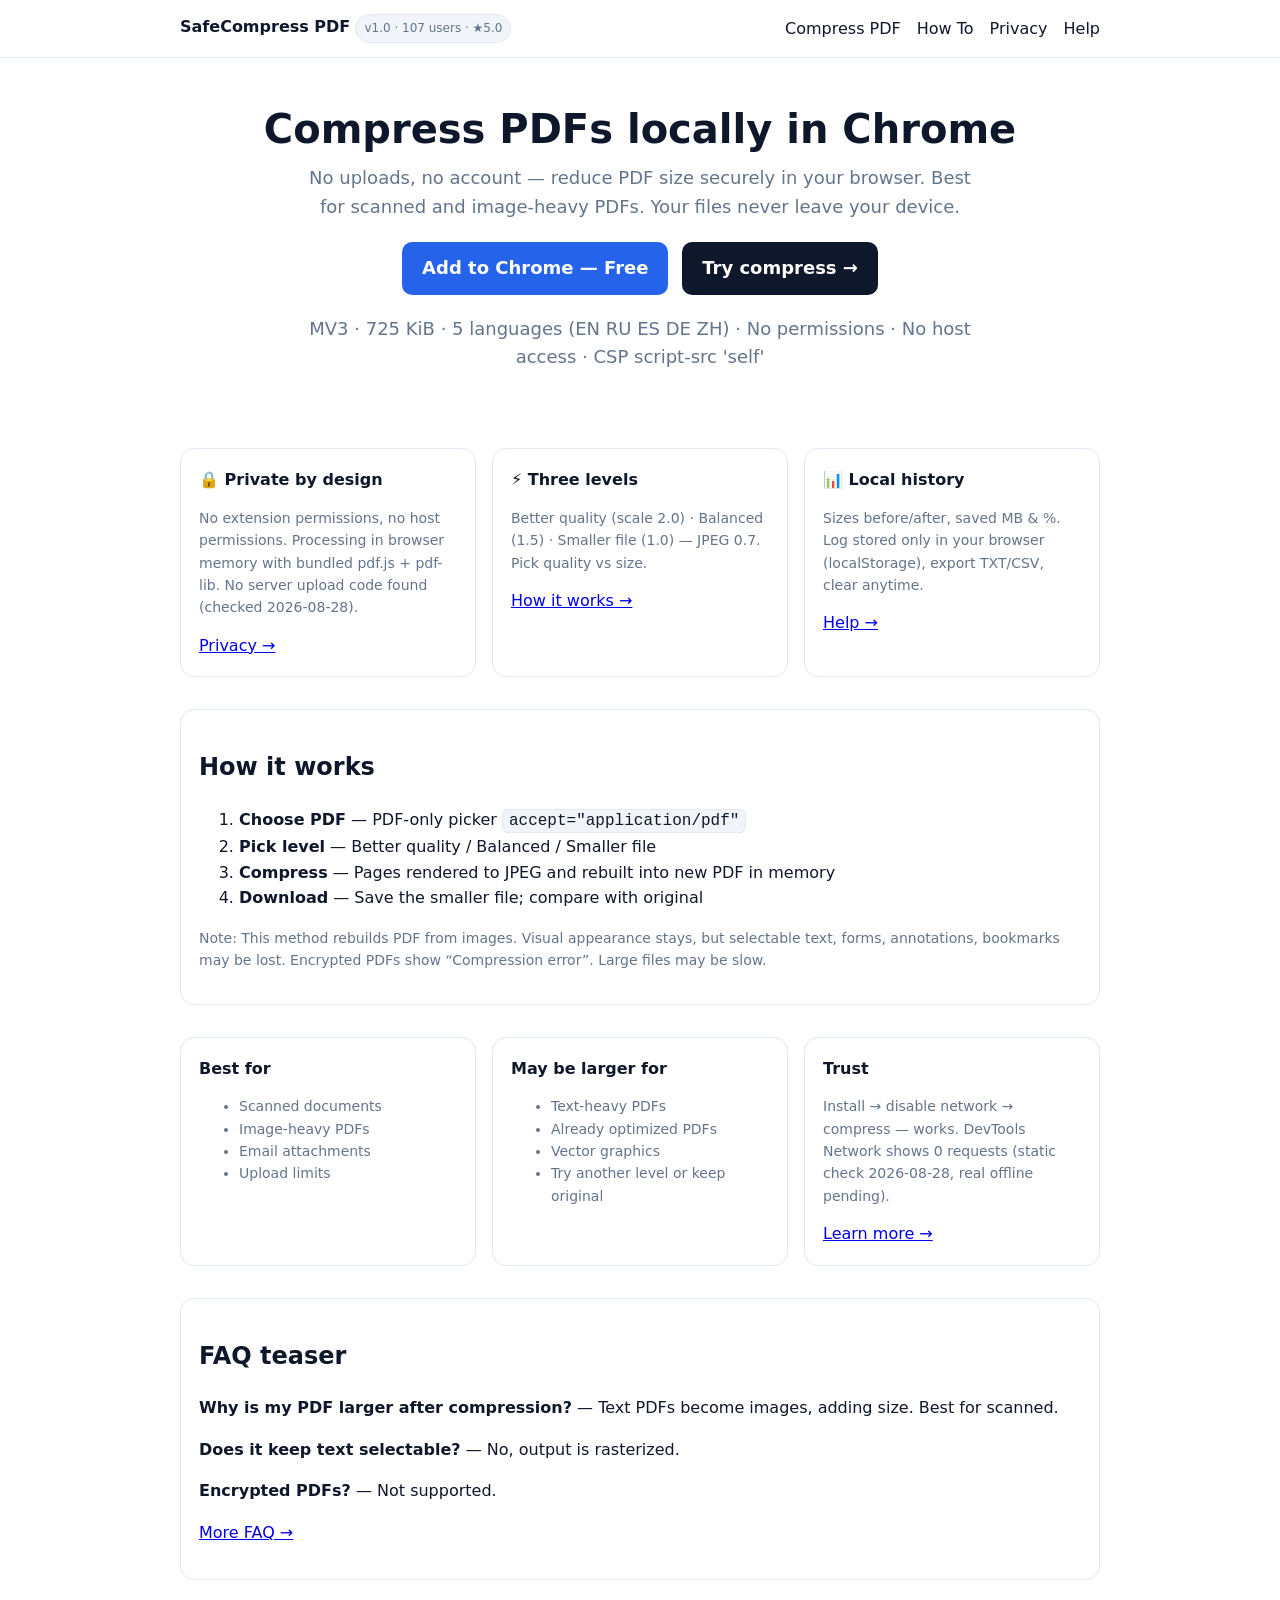
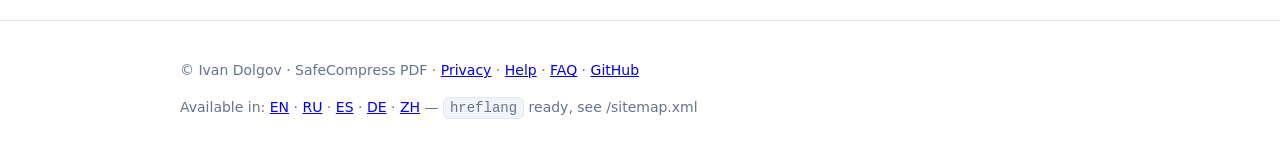
==== index.html @ 491563e4 "feat: beautiful SEO landing from safecompress-pdf (A6) — sitemap, hreflang, geo ru/es/de" ====
<!doctype html>
<html lang="en">
<head>
<meta charset="utf-8">
<meta name="viewport" content="width=device-width,initial-scale=1">
<title>SafeCompress PDF — Local PDF Compressor for Chrome</title>
<meta name="description" content="Compress PDFs locally in Chrome. No uploads, no account — reduce PDF size securely in your browser. Best for scanned and image-heavy PDFs.">
<link rel="canonical" href="https://myusername-isnotavailable.github.io/safecompress-pdf/">
<link rel="alternate" hreflang="en" href="https://myusername-isnotavailable.github.io/safecompress-pdf/">
<link rel="alternate" hreflang="ru" href="https://myusername-isnotavailable.github.io/safecompress-pdf/ru/">
<link rel="alternate" hreflang="es" href="https://myusername-isnotavailable.github.io/safecompress-pdf/es/">
<link rel="alternate" hreflang="de" href="https://myusername-isnotavailable.github.io/safecompress-pdf/de/">
<link rel="alternate" hreflang="x-default" href="https://myusername-isnotavailable.github.io/safecompress-pdf/">
<meta property="og:type" content="website">
<meta property="og:title" content="SafeCompress PDF — Local PDF Compressor">
<meta property="og:description" content="Compress PDFs locally in Chrome. No uploads, no server — 100% local processing.">
<meta property="og:url" content="https://myusername-isnotavailable.github.io/safecompress-pdf/">
<meta property="og:image" content="https://myusername-isnotavailable.github.io/safecompress-pdf/og-image.png">
<meta name="twitter:card" content="summary_large_image">
<meta name="twitter:title" content="SafeCompress PDF — Local PDF Compressor">
<meta name="twitter:description" content="Reduce PDF size locally in your browser. No upload, no account.">
<link rel="icon" href="icons/icon128.png">
<script type="application/ld+json">
{
  "@context": "https://schema.org",
  "@type": "SoftwareApplication",
  "name": "SafeCompress PDF",
  "operatingSystem": "Chrome",
  "applicationCategory": "UtilitiesApplication",
  "offers": {"@type": "Offer", "price": "0"},
  "description": "Compress PDFs locally in Chrome. No uploads, no account.",
  "installUrl": "https://chromewebstore.google.com/detail/safecompress-pdf/dmghlkjffibeckbdjgnkmdolbiakbpoo"
}
</script>
<style>
:root{--bg:#ffffff;--fg:#0f172a;--muted:#64748b;--border:#e2e8f0;--accent:#2563eb;--accent2:#0ea5e9}
*{box-sizing:border-box}
body{margin:0;font-family:Inter,system-ui,-apple-system,Segoe UI,Roboto,Arial,sans-serif;color:var(--fg);background:var(--bg);line-height:1.6}
.container{max-width:960px;margin:0 auto;padding:0 20px}
header{border-bottom:1px solid var(--border);padding:14px 0;position:sticky;top:0;background:rgba(255,255,255,.9);backdrop-filter:saturate(1.2) blur(8px)}
nav{display:flex;justify-content:space-between;align-items:center}
nav a{color:var(--fg);text-decoration:none;margin-left:16px;font-weight:500}
nav a:hover{color:var(--accent)}
.hero{padding:48px 0 24px;text-align:center}
.hero h1{font-size:40px;line-height:1.15;margin:0 0 12px}
.hero p{font-size:18px;color:var(--muted);max-width:680px;margin:0 auto 20px}
.btn{display:inline-block;background:var(--accent);color:#fff;padding:12px 20px;border-radius:10px;text-decoration:none;font-weight:600}
.btn:hover{background:#1d4ed8}
.btn-secondary{background:#0f172a}
.grid{display:grid;grid-template-columns:repeat(auto-fit,minmax(260px,1fr));gap:16px;margin:32px 0}
.card{border:1px solid var(--border);border-radius:14px;padding:18px;background:#fff}
.card h3{margin:0 0 6px;font-size:16px}
.muted{color:var(--muted);font-size:14px}
.badge{display:inline-block;background:#f1f5f9;border:1px solid var(--border);padding:4px 8px;border-radius:999px;font-size:12px;color:var(--muted)}
footer{border-top:1px solid var(--border);padding:24px 0;margin-top:40px;color:var(--muted);font-size:14px}
.kbd{font-family:ui-monospace,monospace;background:#f1f5f9;border:1px solid var(--border);padding:2px 6px;border-radius:6px}
</style>
</head>
<body>
<header>
<div class="container">
<nav>
<div><strong>SafeCompress PDF</strong> <span class="badge">v1.0 · 107 users · ★5.0</span></div>
<div><a href="compress-pdf/">Compress PDF</a><a href="how-to-compress-pdf/">How To</a><a href="privacy.html">Privacy</a><a href="help.html">Help</a></div>
</nav>
</div>
</header>

<main class="container">
<section class="hero">
<h1>Compress PDFs locally in Chrome</h1>
<p>No uploads, no account — reduce PDF size securely in your browser. Best for scanned and image-heavy PDFs. Your files never leave your device.</p>
<p><a class="btn" href="https://chromewebstore.google.com/detail/safecompress-pdf/dmghlkjffibeckbdjgnkmdolbiakbpoo">Add to Chrome — Free</a> <a class="btn btn-secondary" href="compress-pdf/" style="margin-left:8px">Try compress →</a></p>
<p class="muted">MV3 · 725 KiB · 5 languages (EN RU ES DE ZH) · No permissions · No host access · CSP script-src 'self'</p>
</section>

<section class="grid">
<div class="card"><h3>🔒 Private by design</h3><p class="muted">No extension permissions, no host permissions. Processing in browser memory with bundled pdf.js + pdf-lib. No server upload code found (checked 2026-08-28).</p><a href="privacy.html">Privacy →</a></div>
<div class="card"><h3>⚡ Three levels</h3><p class="muted">Better quality (scale 2.0) · Balanced (1.5) · Smaller file (1.0) — JPEG 0.7. Pick quality vs size.</p><a href="how-to-compress-pdf/">How it works →</a></div>
<div class="card"><h3>📊 Local history</h3><p class="muted">Sizes before/after, saved MB & %. Log stored only in your browser (localStorage), export TXT/CSV, clear anytime.</p><a href="help.html">Help →</a></div>
</section>

<section class="card">
<h2>How it works</h2>
<ol>
<li><strong>Choose PDF</strong> — PDF-only picker <span class="kbd">accept="application/pdf"</span></li>
<li><strong>Pick level</strong> — Better quality / Balanced / Smaller file</li>
<li><strong>Compress</strong> — Pages rendered to JPEG and rebuilt into new PDF in memory</li>
<li><strong>Download</strong> — Save the smaller file; compare with original</li>
</ol>
<p class="muted">Note: This method rebuilds PDF from images. Visual appearance stays, but selectable text, forms, annotations, bookmarks may be lost. Encrypted PDFs show “Compression error”. Large files may be slow.</p>
</section>

<section class="grid">
<div class="card"><h3>Best for</h3><ul class="muted"><li>Scanned documents</li><li>Image-heavy PDFs</li><li>Email attachments</li><li>Upload limits</li></ul></div>
<div class="card"><h3>May be larger for</h3><ul class="muted"><li>Text-heavy PDFs</li><li>Already optimized PDFs</li><li>Vector graphics</li><li>Try another level or keep original</li></ul></div>
<div class="card"><h3>Trust</h3><p class="muted">Install → disable network → compress — works. DevTools Network shows 0 requests (static check 2026-08-28, real offline pending).</p><a href="privacy.html">Learn more →</a></div>
</section>

<section class="card">
<h2>FAQ teaser</h2>
<p><strong>Why is my PDF larger after compression?</strong> — Text PDFs become images, adding size. Best for scanned.</p>
<p><strong>Does it keep text selectable?</strong> — No, output is rasterized.</p>
<p><strong>Encrypted PDFs?</strong> — Not supported.</p>
<p><a href="faq.html">More FAQ →</a></p>
</section>
</main>

<footer>
<div class="container">
<p>© Ivan Dolgov · SafeCompress PDF · <a href="privacy.html">Privacy</a> · <a href="help.html">Help</a> · <a href="faq.html">FAQ</a> · <a href="https://github.com/Myusername-isnotavailable/safecompress-pdf">GitHub</a></p>
<p class="muted">Available in: <a href="/">EN</a> · <a href="ru/">RU</a> · <a href="es/">ES</a> · <a href="de/">DE</a> · <a href="zh/">ZH</a> — <span class="kbd">hreflang</span> ready, see /sitemap.xml</p>
</div>
</footer>
</body>
</html>
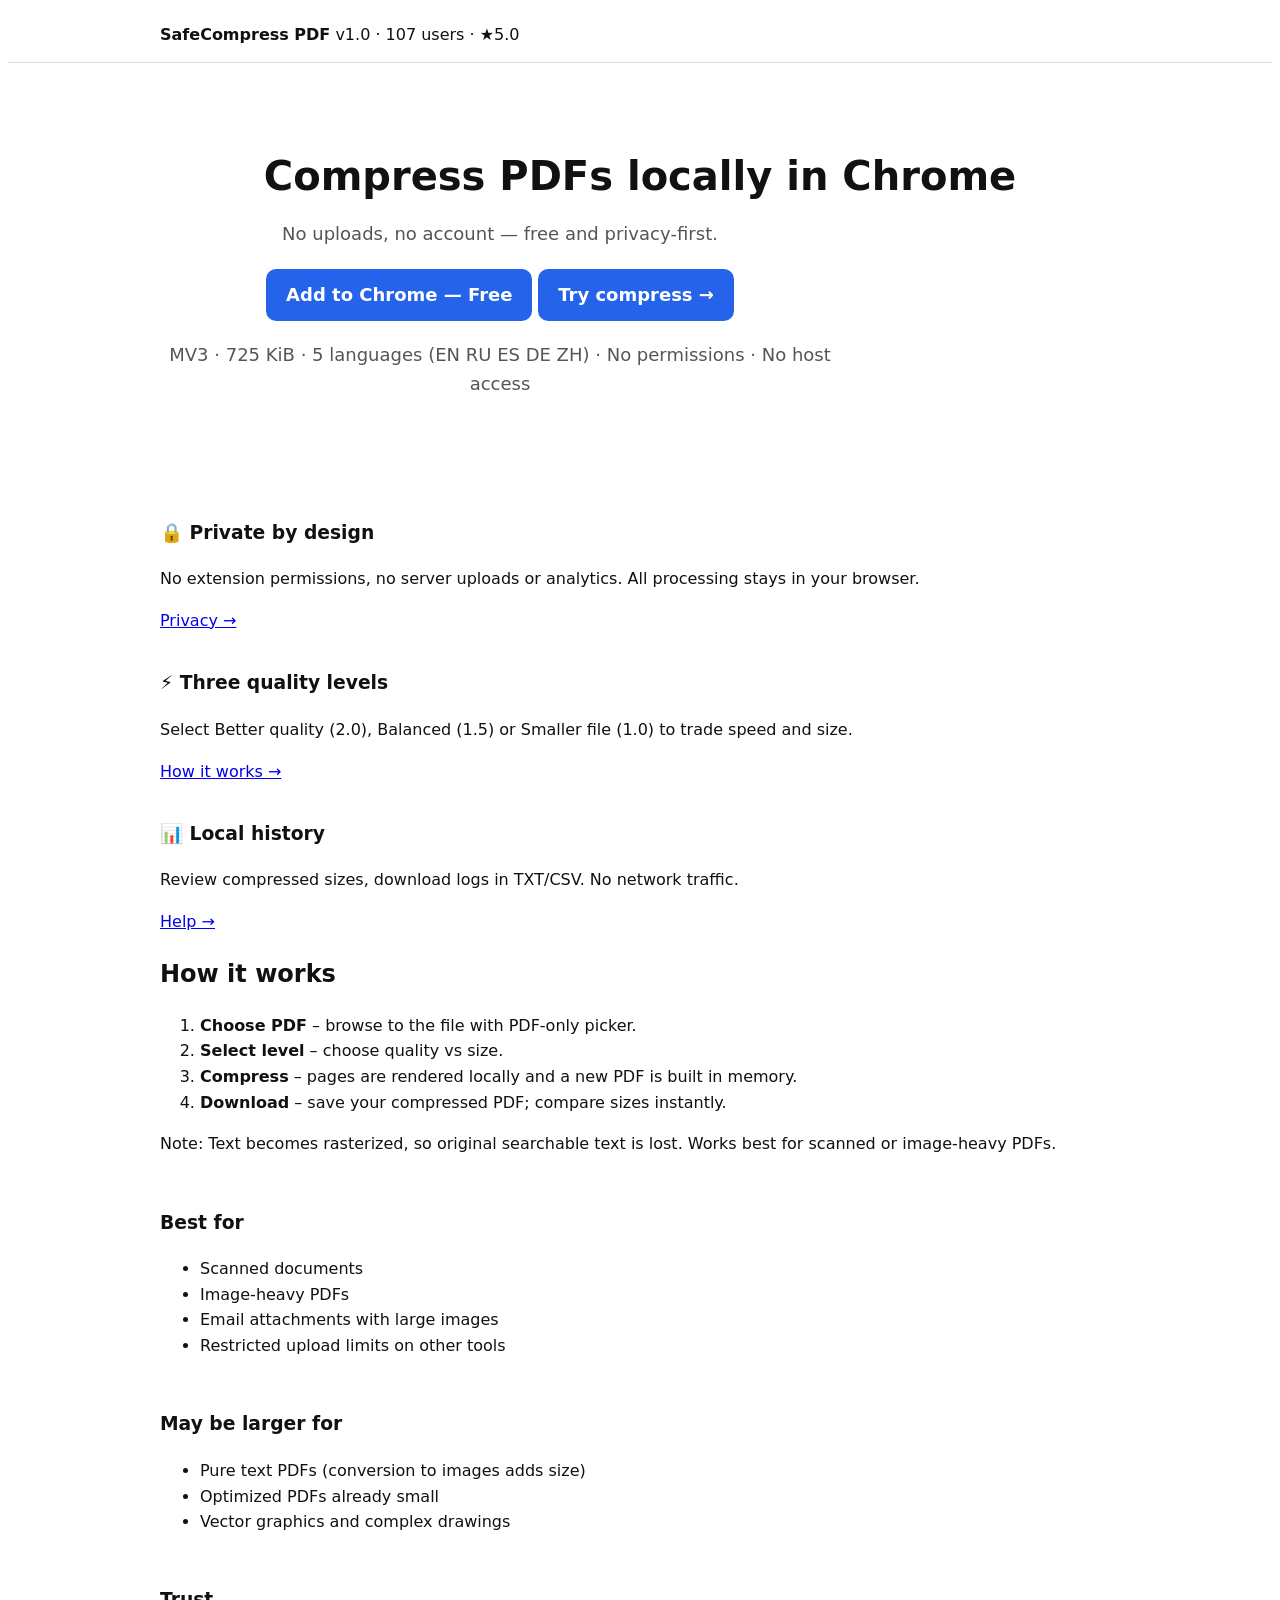
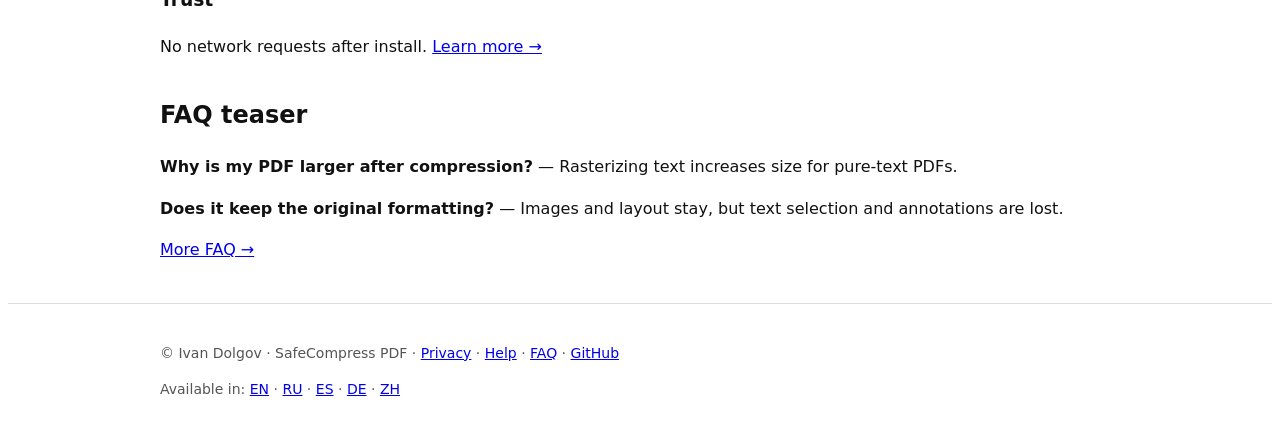
==== commit 42329159: "Update website content and add new markdown files" ====
--- a/index.html
+++ b/index.html
@@ -3,114 +3,49 @@
 <head>
 <meta charset="utf-8">
 <meta name="viewport" content="width=device-width,initial-scale=1">
-<title>SafeCompress PDF — Local PDF Compressor for Chrome</title>
-<meta name="description" content="Compress PDFs locally in Chrome. No uploads, no account — reduce PDF size securely in your browser. Best for scanned and image-heavy PDFs.">
+<title>Compress PDF locally in Chrome – SafeCompress PDF</title>
+<meta name="description" content="Compress PDFs locally in Chrome. No uploads, no account. Fast, free, and privacy‑first. Reduce PDF size with a single click.">
 <link rel="canonical" href="https://myusername-isnotavailable.github.io/safecompress-pdf/">
 <link rel="alternate" hreflang="en" href="https://myusername-isnotavailable.github.io/safecompress-pdf/">
 <link rel="alternate" hreflang="ru" href="https://myusername-isnotavailable.github.io/safecompress-pdf/ru/">
 <link rel="alternate" hreflang="es" href="https://myusername-isnotavailable.github.io/safecompress-pdf/es/">
 <link rel="alternate" hreflang="de" href="https://myusername-isnotavailable.github.io/safecompress-pdf/de/">
+<link rel="alternate" hreflang="zh" href="https://myusername-isnotavailable.github.io/safecompress-pdf/zh/">
 <link rel="alternate" hreflang="x-default" href="https://myusername-isnotavailable.github.io/safecompress-pdf/">
 <meta property="og:type" content="website">
-<meta property="og:title" content="SafeCompress PDF — Local PDF Compressor">
-<meta property="og:description" content="Compress PDFs locally in Chrome. No uploads, no server — 100% local processing.">
+<meta property="og:title" content="Compress PDFs in Chrome – SafeCompress PDF">
+<meta property="og:description" content="Compress PDFs locally without uploading. Fast, free, privacy‑first. Try the safe and offline PDF compressor.">
 <meta property="og:url" content="https://myusername-isnotavailable.github.io/safecompress-pdf/">
 <meta property="og:image" content="https://myusername-isnotavailable.github.io/safecompress-pdf/og-image.png">
 <meta name="twitter:card" content="summary_large_image">
-<meta name="twitter:title" content="SafeCompress PDF — Local PDF Compressor">
-<meta name="twitter:description" content="Reduce PDF size locally in your browser. No upload, no account.">
+<meta name="twitter:title" content="Compress PDFs in Chrome – SafeCompress PDF">
+<meta name="twitter:description" content="Compress PDFs locally, free and privacy‑first. No uploads needed. Try it now!">
 <link rel="icon" href="icons/icon128.png">
-<script type="application/ld+json">
-{
-  "@context": "https://schema.org",
-  "@type": "SoftwareApplication",
-  "name": "SafeCompress PDF",
-  "operatingSystem": "Chrome",
-  "applicationCategory": "UtilitiesApplication",
-  "offers": {"@type": "Offer", "price": "0"},
-  "description": "Compress PDFs locally in Chrome. No uploads, no account.",
-  "installUrl": "https://chromewebstore.google.com/detail/safecompress-pdf/dmghlkjffibeckbdjgnkmdolbiakbpoo"
-}
-</script>
-<style>
-:root{--bg:#ffffff;--fg:#0f172a;--muted:#64748b;--border:#e2e8f0;--accent:#2563eb;--accent2:#0ea5e9}
-*{box-sizing:border-box}
-body{margin:0;font-family:Inter,system-ui,-apple-system,Segoe UI,Roboto,Arial,sans-serif;color:var(--fg);background:var(--bg);line-height:1.6}
-.container{max-width:960px;margin:0 auto;padding:0 20px}
-header{border-bottom:1px solid var(--border);padding:14px 0;position:sticky;top:0;background:rgba(255,255,255,.9);backdrop-filter:saturate(1.2) blur(8px)}
-nav{display:flex;justify-content:space-between;align-items:center}
-nav a{color:var(--fg);text-decoration:none;margin-left:16px;font-weight:500}
-nav a:hover{color:var(--accent)}
-.hero{padding:48px 0 24px;text-align:center}
-.hero h1{font-size:40px;line-height:1.15;margin:0 0 12px}
-.hero p{font-size:18px;color:var(--muted);max-width:680px;margin:0 auto 20px}
-.btn{display:inline-block;background:var(--accent);color:#fff;padding:12px 20px;border-radius:10px;text-decoration:none;font-weight:600}
-.btn:hover{background:#1d4ed8}
-.btn-secondary{background:#0f172a}
-.grid{display:grid;grid-template-columns:repeat(auto-fit,minmax(260px,1fr));gap:16px;margin:32px 0}
-.card{border:1px solid var(--border);border-radius:14px;padding:18px;background:#fff}
-.card h3{margin:0 0 6px;font-size:16px}
-.muted{color:var(--muted);font-size:14px}
-.badge{display:inline-block;background:#f1f5f9;border:1px solid var(--border);padding:4px 8px;border-radius:999px;font-size:12px;color:var(--muted)}
-footer{border-top:1px solid var(--border);padding:24px 0;margin-top:40px;color:var(--muted);font-size:14px}
-.kbd{font-family:ui-monospace,monospace;background:#f1f5f9;border:1px solid var(--border);padding:2px 6px;border-radius:6px}
-</style>
+<script type="application/ld+json">{ "@context": "https://schema.org", "@type": "WebSite", "url": "https://myusername-isnotavailable.github.io/safecompress-pdf/", "potentialAction": {"@type":"SearchAction","target":"https://duckduckgo.com/?q={search_term_string}","query-input":"required name=search_term_string"} }</script>
+<script type="application/ld+json">{ "@context": "https://schema.org", "@type": "SoftwareApplication", "name": "SafeCompress PDF", "operatingSystem": "Chrome", "applicationCategory": "UtilitiesApplication", "offers": {"@type":"Offer","price": "0"}, "description": "Compress PDFs locally in Chrome. No uploads, no account." }</script>
+<style>body{font-family:Inter,system-ui,-apple-system,Segoe UI,Roboto,Arial,sans-serif;color:#111;background:white;line-height:1.6} .container{max-width:960px;margin:auto;padding:0 20px}.header{border-bottom:1px solid #ddd;padding:14px 0;background:rgba(255,255,255,.9);position:sticky;top:0}.nav a{color:#111;text-decoration:none;margin-left:16px;font-weight:500} .hero{text-align:center;padding:48px 0}.hero h1{font-size:40px;margin-bottom:12px}.hero p{font-size:18px;color:#555;max-width:680px;margin:auto 0 20px}.btn{display:inline-block;background:#2563eb;color:white;padding:12px 20px;border-radius:10px;text-decoration:none;font-weight:600} .btn:hover{background:#1d4ed8}
+.footer{border-top:1px solid #ddd;padding:24px 0;margin-top:40px;color:#555;font-size:14px}.kbd{font-family:ui-monospace,monospace;background:#f1f5f9;border:1px solid #ddd;padding:2px 6px;border-radius:6px}</style>
 </head>
 <body>
-<header>
-<div class="container">
-<nav>
-<div><strong>SafeCompress PDF</strong> <span class="badge">v1.0 · 107 users · ★5.0</span></div>
-<div><a href="compress-pdf/">Compress PDF</a><a href="how-to-compress-pdf/">How To</a><a href="privacy.html">Privacy</a><a href="help.html">Help</a></div>
-</nav>
-</div>
-</header>
-
+<header class="header"><div class="container"><nav><strong>SafeCompress PDF</strong> <span class="badge">v1.0 · 107 users · ★5.0</span></nav></div></header>
 <main class="container">
 <section class="hero">
 <h1>Compress PDFs locally in Chrome</h1>
-<p>No uploads, no account — reduce PDF size securely in your browser. Best for scanned and image-heavy PDFs. Your files never leave your device.</p>
-<p><a class="btn" href="https://chromewebstore.google.com/detail/safecompress-pdf/dmghlkjffibeckbdjgnkmdolbiakbpoo">Add to Chrome — Free</a> <a class="btn btn-secondary" href="compress-pdf/" style="margin-left:8px">Try compress →</a></p>
-<p class="muted">MV3 · 725 KiB · 5 languages (EN RU ES DE ZH) · No permissions · No host access · CSP script-src 'self'</p>
+<p>No uploads, no account — free and privacy‑first.</p>
+<p><a class="btn" href="https://chromewebstore.google.com/detail/safecompress-pdf/dmghlkjffibeckbdjgnkmdolbiakbpoo">Add to Chrome — Free</a> <a class="btn btn-secondary" href="compress-pdf/">Try compress →</a></p>
+<p class="muted">MV3 · 725 KiB · 5 languages (EN RU ES DE ZH) · No permissions · No host access</p>
 </section>
-
-<section class="grid">
-<div class="card"><h3>🔒 Private by design</h3><p class="muted">No extension permissions, no host permissions. Processing in browser memory with bundled pdf.js + pdf-lib. No server upload code found (checked 2026-08-28).</p><a href="privacy.html">Privacy →</a></div>
-<div class="card"><h3>⚡ Three levels</h3><p class="muted">Better quality (scale 2.0) · Balanced (1.5) · Smaller file (1.0) — JPEG 0.7. Pick quality vs size.</p><a href="how-to-compress-pdf/">How it works →</a></div>
-<div class="card"><h3>📊 Local history</h3><p class="muted">Sizes before/after, saved MB & %. Log stored only in your browser (localStorage), export TXT/CSV, clear anytime.</p><a href="help.html">Help →</a></div>
-</section>
-
-<section class="card">
-<h2>How it works</h2>
-<ol>
-<li><strong>Choose PDF</strong> — PDF-only picker <span class="kbd">accept="application/pdf"</span></li>
-<li><strong>Pick level</strong> — Better quality / Balanced / Smaller file</li>
-<li><strong>Compress</strong> — Pages rendered to JPEG and rebuilt into new PDF in memory</li>
-<li><strong>Download</strong> — Save the smaller file; compare with original</li>
-</ol>
-<p class="muted">Note: This method rebuilds PDF from images. Visual appearance stays, but selectable text, forms, annotations, bookmarks may be lost. Encrypted PDFs show “Compression error”. Large files may be slow.</p>
-</section>
-
-<section class="grid">
-<div class="card"><h3>Best for</h3><ul class="muted"><li>Scanned documents</li><li>Image-heavy PDFs</li><li>Email attachments</li><li>Upload limits</li></ul></div>
-<div class="card"><h3>May be larger for</h3><ul class="muted"><li>Text-heavy PDFs</li><li>Already optimized PDFs</li><li>Vector graphics</li><li>Try another level or keep original</li></ul></div>
-<div class="card"><h3>Trust</h3><p class="muted">Install → disable network → compress — works. DevTools Network shows 0 requests (static check 2026-08-28, real offline pending).</p><a href="privacy.html">Learn more →</a></div>
-</section>
-
-<section class="card">
-<h2>FAQ teaser</h2>
-<p><strong>Why is my PDF larger after compression?</strong> — Text PDFs become images, adding size. Best for scanned.</p>
-<p><strong>Does it keep text selectable?</strong> — No, output is rasterized.</p>
-<p><strong>Encrypted PDFs?</strong> — Not supported.</p>
-<p><a href="faq.html">More FAQ →</a></p>
-</section>
+<section class="grid" style="display:grid;gap:16px;margin-top:32px"><div><h3>🔒 Private by design</h3><p>No extension permissions, no server uploads or analytics. All processing stays in your browser.</p><a href="privacy.html">Privacy →</a></div>
+<div><h3>⚡ Three quality levels</h3><p>Select Better quality (2.0), Balanced (1.5) or Smaller file (1.0) to trade speed and size.</p><a href="how-to-compress-pdf/">How it works →</a></div>
+<div><h3>📊 Local history</h3><p>Review compressed sizes, download logs in TXT/CSV. No network traffic.</p><a href="help.html">Help →</a></div></section>
+<section class="card"><h2>How it works</h2><ol><li><strong>Choose PDF</strong> – browse to the file with PDF‑only picker.</li><li><strong>Select level</strong> – choose quality vs size.</li><li><strong>Compress</strong> – pages are rendered locally and a new PDF is built in memory.</li><li><strong>Download</strong> – save your compressed PDF; compare sizes instantly.</li></ol><p class="muted">Note: Text becomes rasterized, so original searchable text is lost. Works best for scanned or image‑heavy PDFs.</p></section>
+<section class="grid" style="display:grid;gap:16px;margin-top:32px"><div><h3>Best for</h3><ul><li>Scanned documents</li><li>Image‑heavy PDFs</li><li>Email attachments with large images</li><li>Restricted upload limits on other tools</li></ul></div>
+<div><h3>May be larger for</h3><ul><li>Pure text PDFs (conversion to images adds size)</li><li>Optimized PDFs already small</li><li>Vector graphics and complex drawings</li></ul></div>
+<div><h3>Trust</h3><p>No network requests after install. <a href="privacy.html">Learn more →</a></p></div></section>
+<section class="card"><h2>FAQ teaser</h2><p><strong>Why is my PDF larger after compression?</strong> — Rasterizing text increases size for pure‑text PDFs.</p><p><strong>Does it keep the original formatting?</strong> — Images and layout stay, but text selection and annotations are lost.</p><p><a href="faq.html">More FAQ →</a></p></section>
 </main>
-
-<footer>
-<div class="container">
-<p>© Ivan Dolgov · SafeCompress PDF · <a href="privacy.html">Privacy</a> · <a href="help.html">Help</a> · <a href="faq.html">FAQ</a> · <a href="https://github.com/Myusername-isnotavailable/safecompress-pdf">GitHub</a></p>
-<p class="muted">Available in: <a href="/">EN</a> · <a href="ru/">RU</a> · <a href="es/">ES</a> · <a href="de/">DE</a> · <a href="zh/">ZH</a> — <span class="kbd">hreflang</span> ready, see /sitemap.xml</p>
-</div>
-</footer>
+<footer class="footer"><div class="container"><p>© Ivan Dolgov · SafeCompress PDF · <a href="privacy.html">Privacy</a> · <a href="help.html">Help</a> · <a href="faq.html">FAQ</a> · <a href="https://github.com/Myusername-isnotavailable/safecompress-pdf">GitHub</a></p>
+<p class="muted">Available in: <a href="/">EN</a> · <a href="ru/">RU</a> · <a href="es/">ES</a> · <a href="de/">DE</a> · <a href="zh/">ZH</a></p>
+</div></footer>
 </body>
-</html>
+</html>
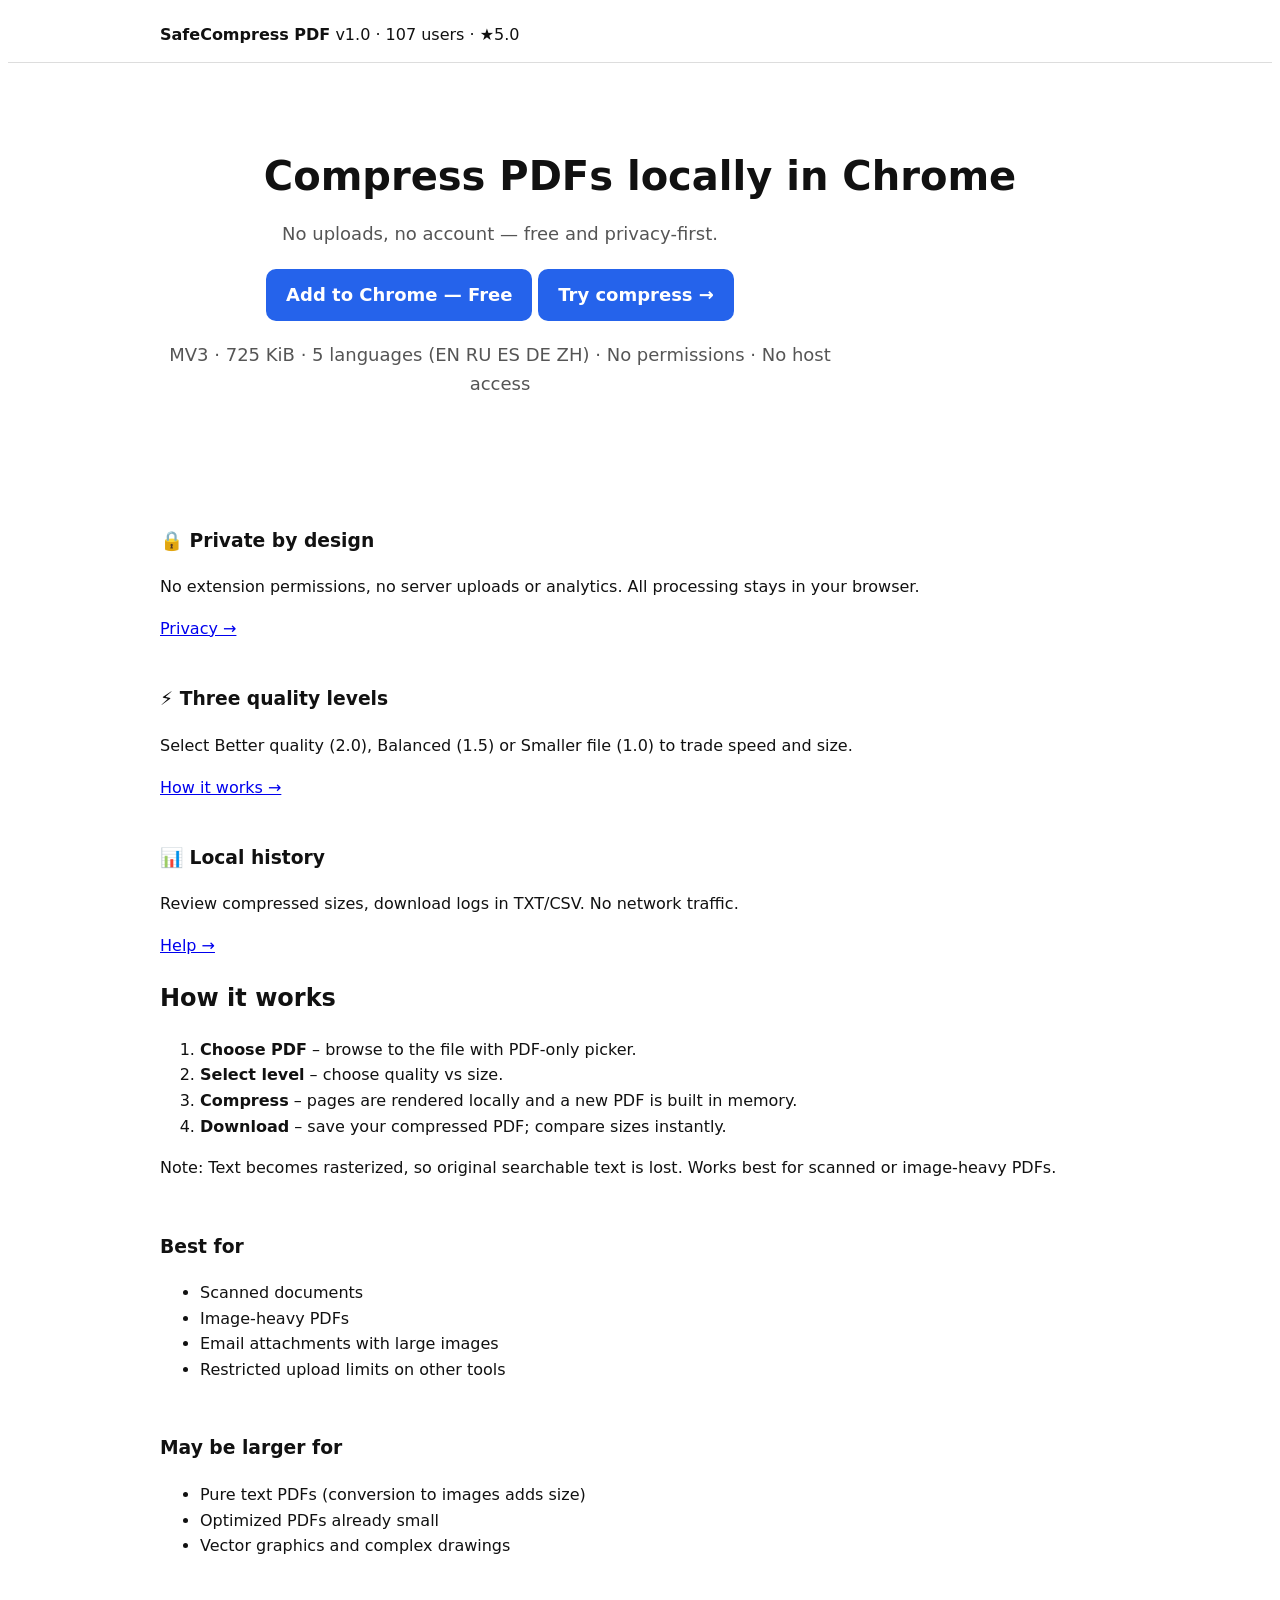
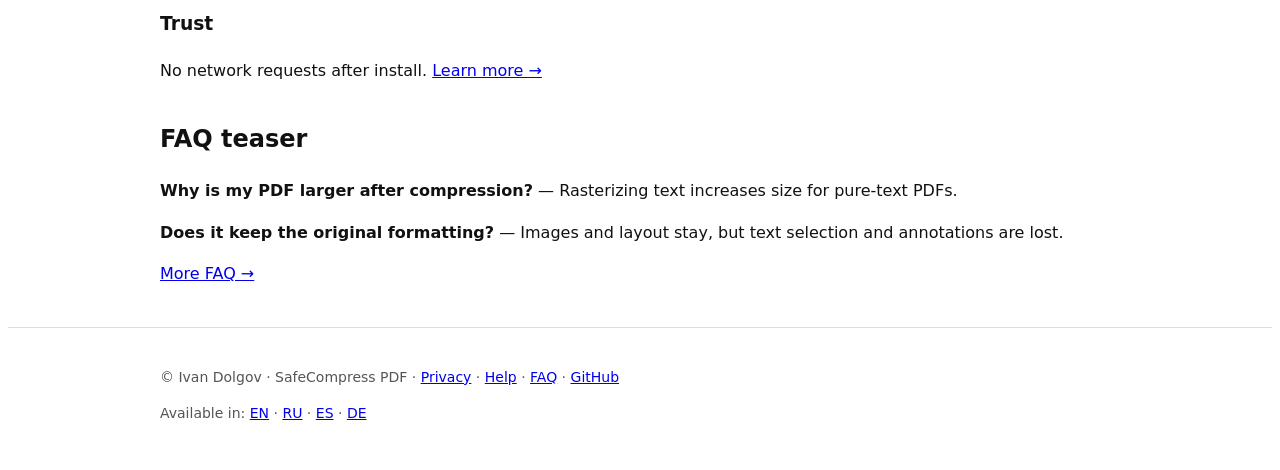
==== commit a1bc1fe0: "fix(seo): correct canonical URLs, hreflang and FAQ schema" ====
--- a/index.html
+++ b/index.html
@@ -5,26 +5,22 @@
 <meta name="viewport" content="width=device-width,initial-scale=1">
 <title>Compress PDF locally in Chrome – SafeCompress PDF</title>
 <meta name="description" content="Compress PDFs locally in Chrome. No uploads, no account. Fast, free, and privacy‑first. Reduce PDF size with a single click.">
-<link rel="canonical" href="https://myusername-isnotavailable.github.io/safecompress-pdf/">
-<link rel="alternate" hreflang="en" href="https://myusername-isnotavailable.github.io/safecompress-pdf/">
-<link rel="alternate" hreflang="ru" href="https://myusername-isnotavailable.github.io/safecompress-pdf/ru/">
-<link rel="alternate" hreflang="es" href="https://myusername-isnotavailable.github.io/safecompress-pdf/es/">
-<link rel="alternate" hreflang="de" href="https://myusername-isnotavailable.github.io/safecompress-pdf/de/">
-<link rel="alternate" hreflang="zh" href="https://myusername-isnotavailable.github.io/safecompress-pdf/zh/">
-<link rel="alternate" hreflang="x-default" href="https://myusername-isnotavailable.github.io/safecompress-pdf/">
+<link rel="canonical" href="https://safecompress-pdf.github.io/">
+<link rel="alternate" hreflang="en" href="https://safecompress-pdf.github.io/">
+<link rel="alternate" hreflang="ru" href="https://safecompress-pdf.github.io/ru/">
+<link rel="alternate" hreflang="es" href="https://safecompress-pdf.github.io/es/">
+<link rel="alternate" hreflang="de" href="https://safecompress-pdf.github.io/de/">
+<link rel="alternate" hreflang="x-default" href="https://safecompress-pdf.github.io/">
 <meta property="og:type" content="website">
 <meta property="og:title" content="Compress PDFs in Chrome – SafeCompress PDF">
 <meta property="og:description" content="Compress PDFs locally without uploading. Fast, free, privacy‑first. Try the safe and offline PDF compressor.">
-<meta property="og:url" content="https://myusername-isnotavailable.github.io/safecompress-pdf/">
-<meta property="og:image" content="https://myusername-isnotavailable.github.io/safecompress-pdf/og-image.png">
-<meta name="twitter:card" content="summary_large_image">
+<meta property="og:url" content="https://safecompress-pdf.github.io/">
+<meta name="twitter:card" content="summary">
 <meta name="twitter:title" content="Compress PDFs in Chrome – SafeCompress PDF">
 <meta name="twitter:description" content="Compress PDFs locally, free and privacy‑first. No uploads needed. Try it now!">
-<link rel="icon" href="icons/icon128.png">
-<script type="application/ld+json">{ "@context": "https://schema.org", "@type": "WebSite", "url": "https://myusername-isnotavailable.github.io/safecompress-pdf/", "potentialAction": {"@type":"SearchAction","target":"https://duckduckgo.com/?q={search_term_string}","query-input":"required name=search_term_string"} }</script>
+<script type="application/ld+json">{ "@context": "https://schema.org", "@type": "WebSite", "url": "https://safecompress-pdf.github.io/" }</script>
 <script type="application/ld+json">{ "@context": "https://schema.org", "@type": "SoftwareApplication", "name": "SafeCompress PDF", "operatingSystem": "Chrome", "applicationCategory": "UtilitiesApplication", "offers": {"@type":"Offer","price": "0"}, "description": "Compress PDFs locally in Chrome. No uploads, no account." }</script>
-<style>body{font-family:Inter,system-ui,-apple-system,Segoe UI,Roboto,Arial,sans-serif;color:#111;background:white;line-height:1.6} .container{max-width:960px;margin:auto;padding:0 20px}.header{border-bottom:1px solid #ddd;padding:14px 0;background:rgba(255,255,255,.9);position:sticky;top:0}.nav a{color:#111;text-decoration:none;margin-left:16px;font-weight:500} .hero{text-align:center;padding:48px 0}.hero h1{font-size:40px;margin-bottom:12px}.hero p{font-size:18px;color:#555;max-width:680px;margin:auto 0 20px}.btn{display:inline-block;background:#2563eb;color:white;padding:12px 20px;border-radius:10px;text-decoration:none;font-weight:600} .btn:hover{background:#1d4ed8}
-.footer{border-top:1px solid #ddd;padding:24px 0;margin-top:40px;color:#555;font-size:14px}.kbd{font-family:ui-monospace,monospace;background:#f1f5f9;border:1px solid #ddd;padding:2px 6px;border-radius:6px}</style>
+<style>body{font-family:Inter,system-ui,-apple-system,Segoe UI,Roboto,Arial,sans-serif;color:#111;background:white;line-height:1.6} .container{max-width:960px;margin:auto;padding:0 20px}.header{border-bottom:1px solid #ddd;padding:14px 0;background:rgba(255,255,255,.9);position:sticky;top:0}.nav a{color:#111;text-decoration:none;margin-left:16px;font-weight:500} .hero{text-align:center;padding:48px 0}.hero h1{font-size:40px;margin-bottom:12px}.hero p{font-size:18px;color:#555;max-width:680px;margin:auto 0 20px}.btn{display:inline-block;background:#2563eb;color:white;padding:12px 20px;border-radius:10px;text-decoration:none;font-weight:600} .btn:hover{background:#1d4ed8}.footer{border-top:1px solid #ddd;padding:24px 0;margin-top:40px;color:#555;font-size:14px}.kbd{font-family:ui-monospace,monospace;background:#f1f5f9;border:1px solid #ddd;padding:2px 6px;border-radius:6px}</style>
 </head>
 <body>
 <header class="header"><div class="container"><nav><strong>SafeCompress PDF</strong> <span class="badge">v1.0 · 107 users · ★5.0</span></nav></div></header>
@@ -35,17 +31,21 @@
 <p><a class="btn" href="https://chromewebstore.google.com/detail/safecompress-pdf/dmghlkjffibeckbdjgnkmdolbiakbpoo">Add to Chrome — Free</a> <a class="btn btn-secondary" href="compress-pdf/">Try compress →</a></p>
 <p class="muted">MV3 · 725 KiB · 5 languages (EN RU ES DE ZH) · No permissions · No host access</p>
 </section>
-<section class="grid" style="display:grid;gap:16px;margin-top:32px"><div><h3>🔒 Private by design</h3><p>No extension permissions, no server uploads or analytics. All processing stays in your browser.</p><a href="privacy.html">Privacy →</a></div>
+<section class="grid" style="display:grid;gap:24px;margin-top:40px">
+<div><h3>🔒 Private by design</h3><p>No extension permissions, no server uploads or analytics. All processing stays in your browser.</p><a href="privacy.html">Privacy →</a></div>
 <div><h3>⚡ Three quality levels</h3><p>Select Better quality (2.0), Balanced (1.5) or Smaller file (1.0) to trade speed and size.</p><a href="how-to-compress-pdf/">How it works →</a></div>
-<div><h3>📊 Local history</h3><p>Review compressed sizes, download logs in TXT/CSV. No network traffic.</p><a href="help.html">Help →</a></div></section>
+<div><h3>📊 Local history</h3><p>Review compressed sizes, download logs in TXT/CSV. No network traffic.</p><a href="help.html">Help →</a></div>
+</section>
 <section class="card"><h2>How it works</h2><ol><li><strong>Choose PDF</strong> – browse to the file with PDF‑only picker.</li><li><strong>Select level</strong> – choose quality vs size.</li><li><strong>Compress</strong> – pages are rendered locally and a new PDF is built in memory.</li><li><strong>Download</strong> – save your compressed PDF; compare sizes instantly.</li></ol><p class="muted">Note: Text becomes rasterized, so original searchable text is lost. Works best for scanned or image‑heavy PDFs.</p></section>
-<section class="grid" style="display:grid;gap:16px;margin-top:32px"><div><h3>Best for</h3><ul><li>Scanned documents</li><li>Image‑heavy PDFs</li><li>Email attachments with large images</li><li>Restricted upload limits on other tools</li></ul></div>
+<section class="grid" style="display:grid;gap:16px;margin-top:32px">
+<div><h3>Best for</h3><ul><li>Scanned documents</li><li>Image‑heavy PDFs</li><li>Email attachments with large images</li><li>Restricted upload limits on other tools</li></ul></div>
 <div><h3>May be larger for</h3><ul><li>Pure text PDFs (conversion to images adds size)</li><li>Optimized PDFs already small</li><li>Vector graphics and complex drawings</li></ul></div>
-<div><h3>Trust</h3><p>No network requests after install. <a href="privacy.html">Learn more →</a></p></div></section>
+<div><h3>Trust</h3><p>No network requests after install. <a href="privacy.html">Learn more →</a></p></div>
+</section>
 <section class="card"><h2>FAQ teaser</h2><p><strong>Why is my PDF larger after compression?</strong> — Rasterizing text increases size for pure‑text PDFs.</p><p><strong>Does it keep the original formatting?</strong> — Images and layout stay, but text selection and annotations are lost.</p><p><a href="faq.html">More FAQ →</a></p></section>
 </main>
 <footer class="footer"><div class="container"><p>© Ivan Dolgov · SafeCompress PDF · <a href="privacy.html">Privacy</a> · <a href="help.html">Help</a> · <a href="faq.html">FAQ</a> · <a href="https://github.com/Myusername-isnotavailable/safecompress-pdf">GitHub</a></p>
-<p class="muted">Available in: <a href="/">EN</a> · <a href="ru/">RU</a> · <a href="es/">ES</a> · <a href="de/">DE</a> · <a href="zh/">ZH</a></p>
+<p class="muted">Available in: <a href="/">EN</a> · <a href="ru/">RU</a> · <a href="es/">ES</a> · <a href="de/">DE</a></p>
 </div></footer>
 </body>
 </html>
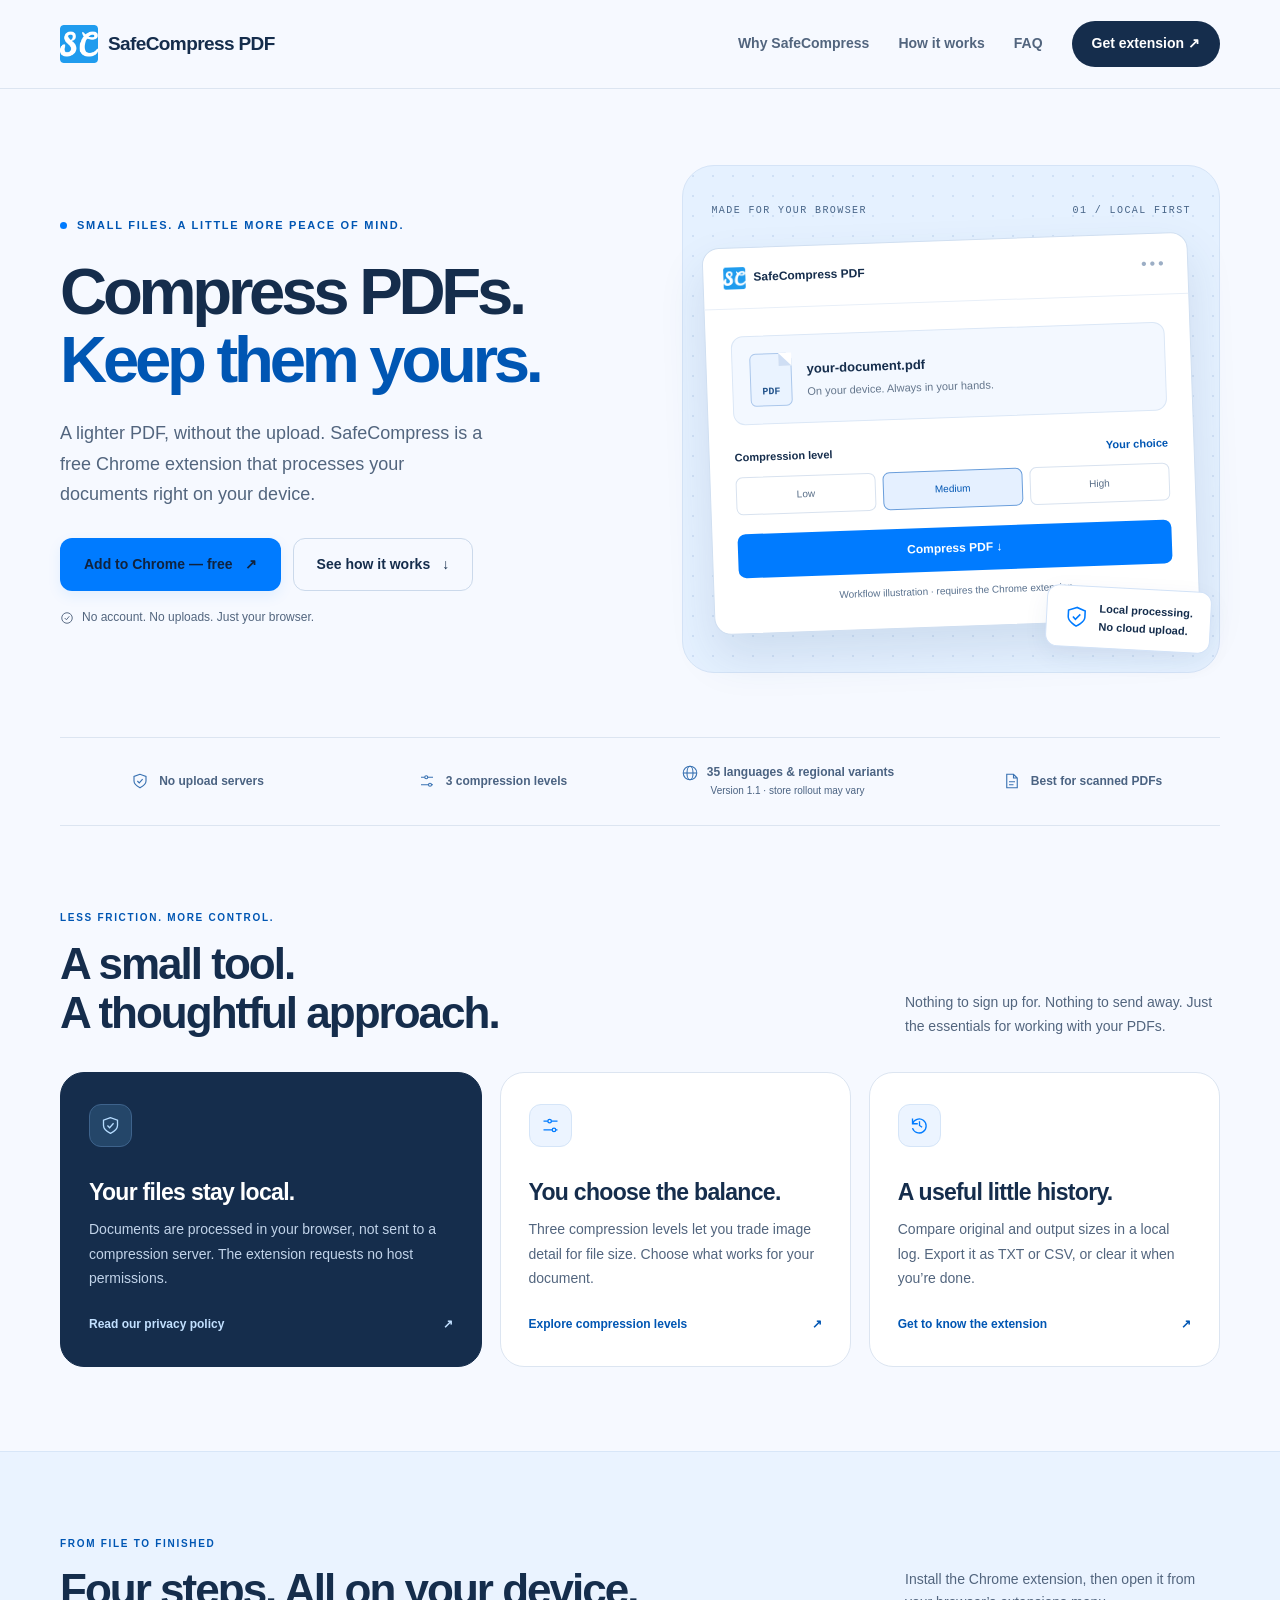
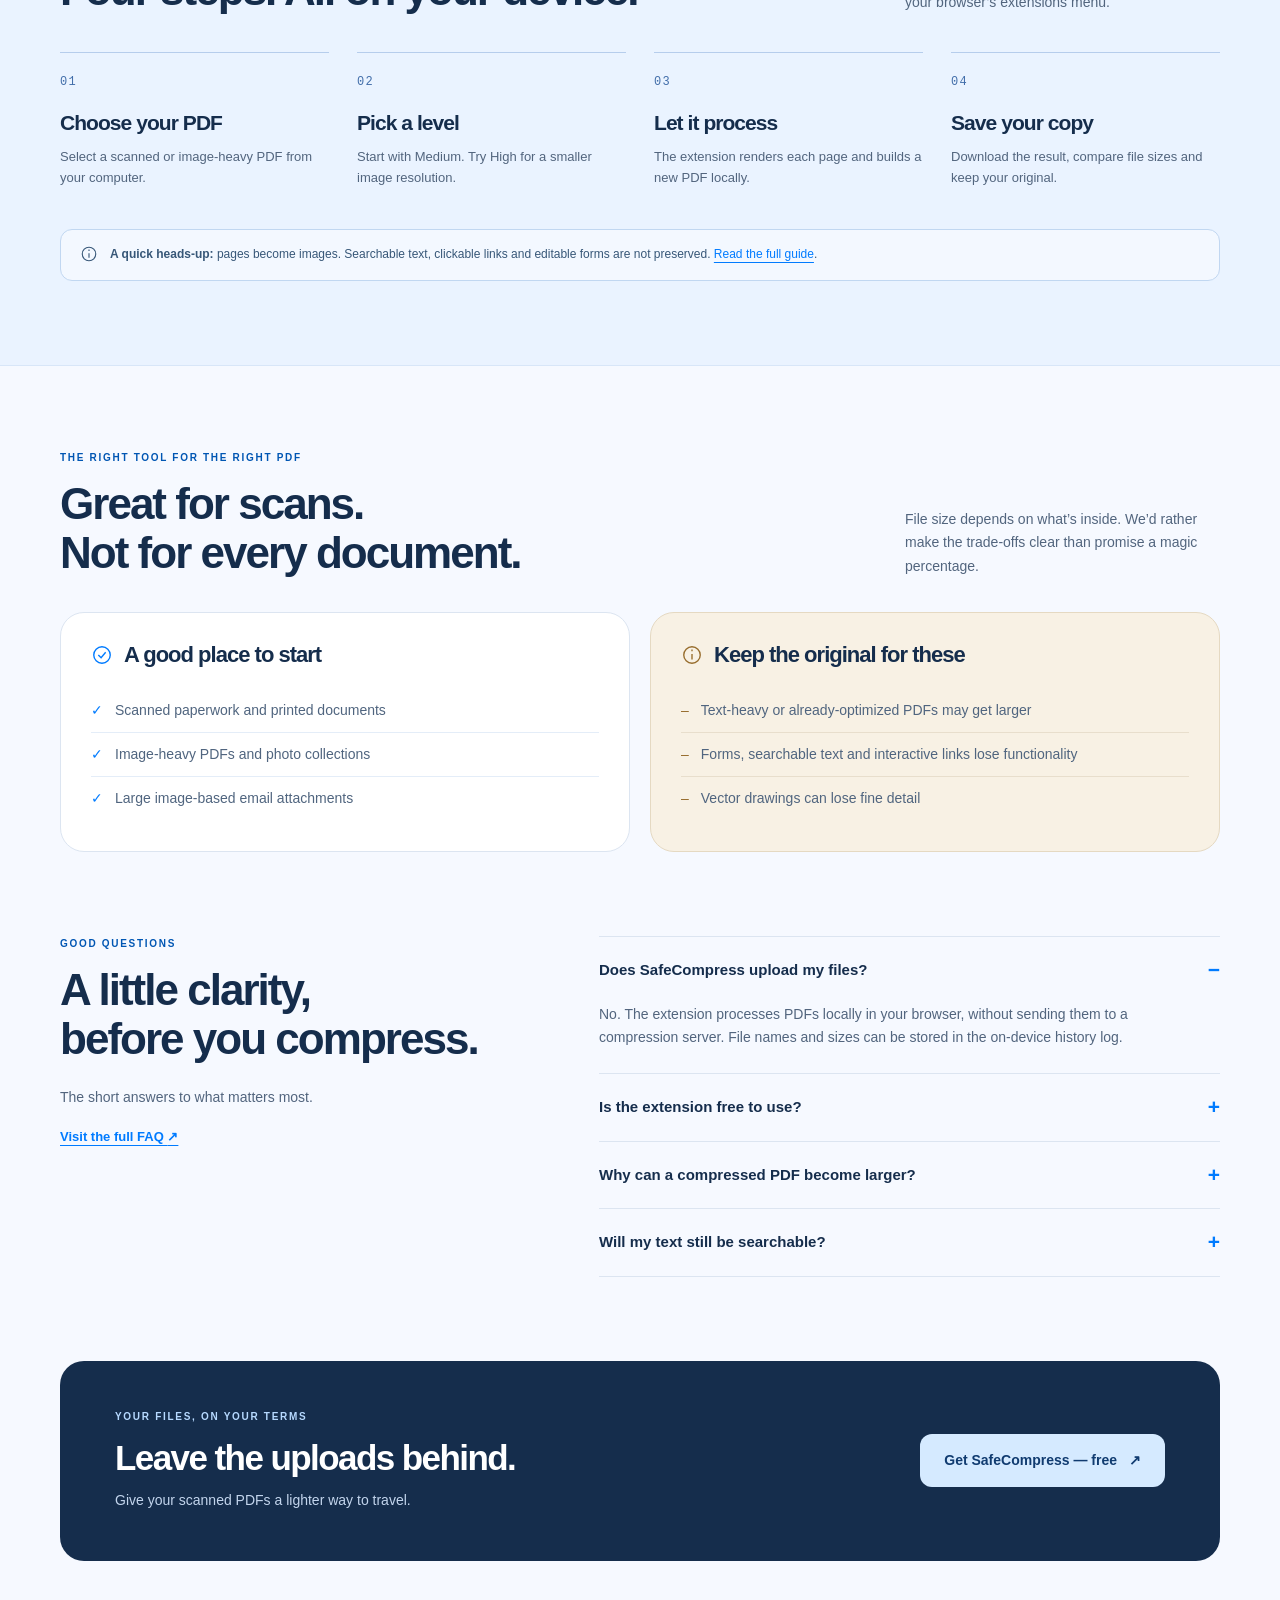
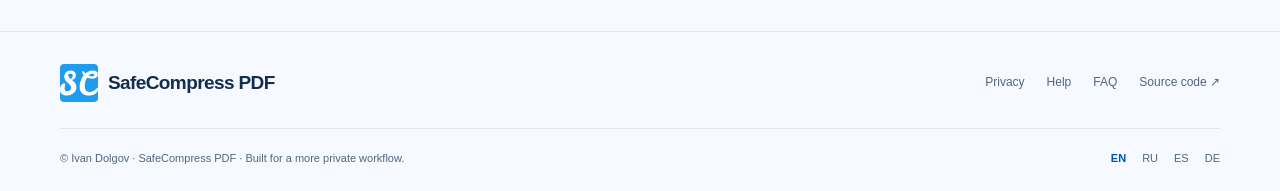
==== commit 9333d0e0: "feat(site): publish blue brand redesign with original icons and 35 locales" ====
--- a/index.html
+++ b/index.html
@@ -4,7 +4,7 @@
 <meta charset="utf-8">
 <meta name="viewport" content="width=device-width,initial-scale=1">
 <title>Compress PDF locally in Chrome – SafeCompress PDF</title>
-<meta name="description" content="Compress PDFs locally in Chrome. No uploads, no account. Fast, free, and privacy‑first. Reduce PDF size with a single click.">
+<meta name="description" content="Compress PDFs locally in Chrome without uploading your files. A free extension with three compression levels for scanned and image-heavy PDFs. No account needed.">
 <link rel="canonical" href="https://safecompress-pdf.github.io/">
 <link rel="alternate" hreflang="en" href="https://safecompress-pdf.github.io/">
 <link rel="alternate" hreflang="ru" href="https://safecompress-pdf.github.io/ru/">
@@ -13,39 +13,71 @@
 <link rel="alternate" hreflang="x-default" href="https://safecompress-pdf.github.io/">
 <meta property="og:type" content="website">
 <meta property="og:title" content="Compress PDFs in Chrome – SafeCompress PDF">
-<meta property="og:description" content="Compress PDFs locally without uploading. Fast, free, privacy‑first. Try the safe and offline PDF compressor.">
+<meta property="og:description" content="Your PDFs. Your device. Compress scanned documents locally in Chrome, without uploads or an account.">
 <meta property="og:url" content="https://safecompress-pdf.github.io/">
 <meta name="twitter:card" content="summary">
 <meta name="twitter:title" content="Compress PDFs in Chrome – SafeCompress PDF">
-<meta name="twitter:description" content="Compress PDFs locally, free and privacy‑first. No uploads needed. Try it now!">
-<script type="application/ld+json">{ "@context": "https://schema.org", "@type": "WebSite", "url": "https://safecompress-pdf.github.io/" }</script>
-<script type="application/ld+json">{ "@context": "https://schema.org", "@type": "SoftwareApplication", "name": "SafeCompress PDF", "operatingSystem": "Chrome", "applicationCategory": "UtilitiesApplication", "offers": {"@type":"Offer","price": "0"}, "description": "Compress PDFs locally in Chrome. No uploads, no account." }</script>
-<style>body{font-family:Inter,system-ui,-apple-system,Segoe UI,Roboto,Arial,sans-serif;color:#111;background:white;line-height:1.6} .container{max-width:960px;margin:auto;padding:0 20px}.header{border-bottom:1px solid #ddd;padding:14px 0;background:rgba(255,255,255,.9);position:sticky;top:0}.nav a{color:#111;text-decoration:none;margin-left:16px;font-weight:500} .hero{text-align:center;padding:48px 0}.hero h1{font-size:40px;margin-bottom:12px}.hero p{font-size:18px;color:#555;max-width:680px;margin:auto 0 20px}.btn{display:inline-block;background:#2563eb;color:white;padding:12px 20px;border-radius:10px;text-decoration:none;font-weight:600} .btn:hover{background:#1d4ed8}.footer{border-top:1px solid #ddd;padding:24px 0;margin-top:40px;color:#555;font-size:14px}.kbd{font-family:ui-monospace,monospace;background:#f1f5f9;border:1px solid #ddd;padding:2px 6px;border-radius:6px}</style>
+<meta name="twitter:description" content="Compress scanned PDFs locally in Chrome. Free, no uploads, no account.">
+<meta name="theme-color" content="#007bff">
+<link rel="icon" type="image/png" sizes="48x48" href="assets/icon48.png">
+<link rel="stylesheet" href="assets/site.css">
+<script type="application/ld+json">{"@context":"https://schema.org","@type":"WebSite","name":"SafeCompress PDF","url":"https://safecompress-pdf.github.io/"}</script>
+<script type="application/ld+json">{"@context":"https://schema.org","@type":"SoftwareApplication","name":"SafeCompress PDF","operatingSystem":"Chrome","applicationCategory":"UtilitiesApplication","offers":{"@type":"Offer","price":"0","priceCurrency":"USD"},"description":"Compress scanned and image-heavy PDFs locally in Chrome. No uploads, no account.","url":"https://safecompress-pdf.github.io/"}</script>
 </head>
 <body>
-<header class="header"><div class="container"><nav><strong>SafeCompress PDF</strong> <span class="badge">v1.0 · 107 users · ★5.0</span></nav></div></header>
-<main class="container">
-<section class="hero">
-<h1>Compress PDFs locally in Chrome</h1>
-<p>No uploads, no account — free and privacy‑first.</p>
-<p><a class="btn" href="https://chromewebstore.google.com/detail/safecompress-pdf/dmghlkjffibeckbdjgnkmdolbiakbpoo">Add to Chrome — Free</a> <a class="btn btn-secondary" href="compress-pdf/">Try compress →</a></p>
-<p class="muted">MV3 · 725 KiB · 5 languages (EN RU ES DE ZH) · No permissions · No host access</p>
-</section>
-<section class="grid" style="display:grid;gap:24px;margin-top:40px">
-<div><h3>🔒 Private by design</h3><p>No extension permissions, no server uploads or analytics. All processing stays in your browser.</p><a href="privacy.html">Privacy →</a></div>
-<div><h3>⚡ Three quality levels</h3><p>Select Better quality (2.0), Balanced (1.5) or Smaller file (1.0) to trade speed and size.</p><a href="how-to-compress-pdf/">How it works →</a></div>
-<div><h3>📊 Local history</h3><p>Review compressed sizes, download logs in TXT/CSV. No network traffic.</p><a href="help.html">Help →</a></div>
-</section>
-<section class="card"><h2>How it works</h2><ol><li><strong>Choose PDF</strong> – browse to the file with PDF‑only picker.</li><li><strong>Select level</strong> – choose quality vs size.</li><li><strong>Compress</strong> – pages are rendered locally and a new PDF is built in memory.</li><li><strong>Download</strong> – save your compressed PDF; compare sizes instantly.</li></ol><p class="muted">Note: Text becomes rasterized, so original searchable text is lost. Works best for scanned or image‑heavy PDFs.</p></section>
-<section class="grid" style="display:grid;gap:16px;margin-top:32px">
-<div><h3>Best for</h3><ul><li>Scanned documents</li><li>Image‑heavy PDFs</li><li>Email attachments with large images</li><li>Restricted upload limits on other tools</li></ul></div>
-<div><h3>May be larger for</h3><ul><li>Pure text PDFs (conversion to images adds size)</li><li>Optimized PDFs already small</li><li>Vector graphics and complex drawings</li></ul></div>
-<div><h3>Trust</h3><p>No network requests after install. <a href="privacy.html">Learn more →</a></p></div>
-</section>
-<section class="card"><h2>FAQ teaser</h2><p><strong>Why is my PDF larger after compression?</strong> — Rasterizing text increases size for pure‑text PDFs.</p><p><strong>Does it keep the original formatting?</strong> — Images and layout stay, but text selection and annotations are lost.</p><p><a href="faq.html">More FAQ →</a></p></section>
-</main>
-<footer class="footer"><div class="container"><p>© Ivan Dolgov · SafeCompress PDF · <a href="privacy.html">Privacy</a> · <a href="help.html">Help</a> · <a href="faq.html">FAQ</a> · <a href="https://github.com/Myusername-isnotavailable/safecompress-pdf">GitHub</a></p>
-<p class="muted">Available in: <a href="/">EN</a> · <a href="ru/">RU</a> · <a href="es/">ES</a> · <a href="de/">DE</a></p>
-</div></footer>
+<!-- [ДОПОЛНЕНИЕ ИИ] Visual redesign. The preview is an illustration, not a working compressor. -->
+<svg xmlns="http://www.w3.org/2000/svg" width="0" height="0" aria-hidden="true" style="position:absolute"><defs>
+<symbol id="icon-shield" viewBox="0 0 24 24"><path d="M12 3 4 6v6c0 5 8 9 8 9s8-4 8-9V6z"/><path d="m8.5 12 2.5 2.5 4.5-5"/></symbol>
+<symbol id="icon-sliders" viewBox="0 0 24 24"><path d="M4 7h5m4 0h7M4 17h10m4 0h2"/><circle cx="11" cy="7" r="2"/><circle cx="16" cy="17" r="2"/></symbol>
+<symbol id="icon-history" viewBox="0 0 24 24"><path d="M4 10a8 8 0 1 1 0 5M4 4v6h6M12 7v5l3 2"/></symbol>
+<symbol id="icon-check" viewBox="0 0 24 24"><circle cx="12" cy="12" r="9"/><path d="m8 12 3 3 5-6"/></symbol>
+<symbol id="icon-info" viewBox="0 0 24 24"><circle cx="12" cy="12" r="9"/><path d="M12 11v6m0-11v2"/></symbol>
+<symbol id="icon-file" viewBox="0 0 24 24"><path d="M14 3H5v18h14V8zM14 3v5h5M8 13h8m-8 4h6"/></symbol>
+<symbol id="icon-globe" viewBox="0 0 24 24"><circle cx="12" cy="12" r="9"/><ellipse cx="12" cy="12" rx="4" ry="9"/><path d="M3 12h18"/></symbol>
+</defs></svg>
+<a class="skip-link" href="#main">Skip to content</a>
+<header class="site-header"><div class="container header-inner">
+<a class="brand" href="index.html" aria-label="SafeCompress PDF home"><img class="brand-icon" src="assets/icon128.png" width="38" height="38" alt="">SafeCompress PDF</a>
+<nav class="header-nav" aria-label="Main navigation"><a class="nav-detail" href="#features">Why SafeCompress</a><a class="nav-detail" href="#how-it-works">How it works</a><a class="nav-detail" href="#faq">FAQ</a><a class="nav-cta" href="https://chromewebstore.google.com/detail/safecompress-pdf/dmghlkjffibeckbdjgnkmdolbiakbpoo">Get extension <span aria-hidden="true">↗</span></a></nav>
+</div></header>
+<main id="main">
+<div class="container">
+<section class="hero" aria-labelledby="hero-title">
+<div class="hero-copy"><div class="eyebrow"><span class="dot" aria-hidden="true"></span>Small files. A little more peace of mind.</div>
+<h1 id="hero-title">Compress PDFs.<br><span>Keep them yours.</span></h1>
+<p class="hero-lead">A lighter PDF, without the upload. SafeCompress is a free Chrome extension that processes your documents right on your device.</p>
+<div class="actions"><a class="button button-primary" href="https://chromewebstore.google.com/detail/safecompress-pdf/dmghlkjffibeckbdjgnkmdolbiakbpoo">Add to Chrome — free <span aria-hidden="true">↗</span></a><a class="button button-secondary" href="#how-it-works">See how it works <span aria-hidden="true">↓</span></a></div>
+<p class="hero-note"><svg fill="none" stroke="currentColor" stroke-width="1.6" aria-hidden="true"><use href="#icon-check"/></svg>No account. No uploads. Just your browser.</p></div>
+<div class="hero-visual" role="img" aria-label="Illustrated workflow: choose a PDF, select a compression level, and process it on your device. Not an interactive tool.">
+<div class="preview-topline"><span>Made for your browser</span><span>01 / Local first</span></div>
+<div class="preview-window"><div class="window-bar"><span class="window-brand"><img class="brand-icon" src="assets/icon48.png" width="22" height="22" alt="">SafeCompress PDF</span><span class="window-dots">•••</span></div><div class="window-body">
+<div class="file-illustration"><span class="pdf-icon">PDF</span><div><div class="file-name">your-document.pdf</div><div class="file-sub">On your device. Always in your hands.</div></div></div>
+<div class="setting-label">Compression level <span>Your choice</span></div><div class="quality-options"><span>Low</span><span class="selected">Medium</span><span>High</span></div>
+<div class="preview-action">Compress PDF <span aria-hidden="true">↓</span></div><p class="preview-caption">Workflow illustration · requires the Chrome extension</p>
+</div></div><div class="local-badge"><svg fill="none" stroke="currentColor" stroke-width="1.5" aria-hidden="true"><use href="#icon-shield"/></svg><span>Local processing.<br>No cloud upload.</span></div>
+</div></section>
+<div class="trust-strip" aria-label="Product facts">
+<span><svg fill="none" stroke-width="1.5" aria-hidden="true"><use href="#icon-shield"/></svg>No upload servers</span>
+<span><svg fill="none" stroke-width="1.5" aria-hidden="true"><use href="#icon-sliders"/></svg>3 compression levels</span>
+<span class="locale-fact"><svg fill="none" stroke-width="1.5" aria-hidden="true"><use href="#icon-globe"/></svg>35 languages &amp; regional variants<small>Version 1.1 · store rollout may vary</small></span>
+<span><svg fill="none" stroke-width="1.5" aria-hidden="true"><use href="#icon-file"/></svg>Best for scanned PDFs</span>
+</div>
+<section class="section" id="features" aria-labelledby="features-title"><div class="section-heading"><div><span class="section-label">Less friction. More control.</span><h2 id="features-title">A small tool.<br>A thoughtful approach.</h2></div><p>Nothing to sign up for. Nothing to send away. Just the essentials for working with your PDFs.</p></div>
+<div class="feature-grid">
+<article class="feature-card feature-dark"><div class="feature-icon"><svg fill="none" stroke="currentColor" stroke-width="1.5" aria-hidden="true"><use href="#icon-shield"/></svg></div><h3>Your files stay local.</h3><p>Documents are processed in your browser, not sent to a compression server. The extension requests no host permissions.</p><a class="text-link" href="privacy.html">Read our privacy policy <span aria-hidden="true">↗</span></a></article>
+<article class="feature-card"><div class="feature-icon"><svg fill="none" stroke="currentColor" stroke-width="1.5" aria-hidden="true"><use href="#icon-sliders"/></svg></div><h3>You choose the balance.</h3><p>Three compression levels let you trade image detail for file size. Choose what works for your document.</p><a class="text-link" href="compress-pdf/index.html">Explore compression levels <span aria-hidden="true">↗</span></a></article>
+<article class="feature-card"><div class="feature-icon"><svg fill="none" stroke="currentColor" stroke-width="1.5" aria-hidden="true"><use href="#icon-history"/></svg></div><h3>A useful little history.</h3><p>Compare original and output sizes in a local log. Export it as TXT or CSV, or clear it when you’re done.</p><a class="text-link" href="help.html">Get to know the extension <span aria-hidden="true">↗</span></a></article>
+</div></section></div>
+<section class="section how-section" id="how-it-works" aria-labelledby="how-title"><div class="container"><div class="section-heading"><div><span class="section-label">From file to finished</span><h2 id="how-title">Four steps. All on your device.</h2></div><p>Install the Chrome extension, then open it from your browser’s extensions menu.</p></div>
+<ol class="steps"><li><h3>Choose your PDF</h3><p>Select a scanned or image-heavy PDF from your computer.</p></li><li><h3>Pick a level</h3><p>Start with Medium. Try High for a smaller image resolution.</p></li><li><h3>Let it process</h3><p>The extension renders each page and builds a new PDF locally.</p></li><li><h3>Save your copy</h3><p>Download the result, compare file sizes and keep your original.</p></li></ol>
+<div class="note-panel"><svg fill="none" stroke="currentColor" stroke-width="1.5" aria-hidden="true"><use href="#icon-info"/></svg><p><strong>A quick heads-up:</strong> pages become images. Searchable text, clickable links and editable forms are not preserved. <a href="how-to-compress-pdf/index.html">Read the full guide</a>.</p></div></div></section>
+<div class="container"><section class="section" aria-labelledby="fit-title"><div class="section-heading"><div><span class="section-label">The right tool for the right PDF</span><h2 id="fit-title">Great for scans.<br>Not for every document.</h2></div><p>File size depends on what’s inside. We’d rather make the trade-offs clear than promise a magic percentage.</p></div>
+<div class="fit-grid"><article class="fit-card"><div class="fit-heading"><svg fill="none" stroke="currentColor" stroke-width="1.5" aria-hidden="true"><use href="#icon-check"/></svg><h3>A good place to start</h3></div><ul class="check-list"><li>Scanned paperwork and printed documents</li><li>Image-heavy PDFs and photo collections</li><li>Large image-based email attachments</li></ul></article>
+<article class="fit-card caution"><div class="fit-heading"><svg fill="none" stroke="currentColor" stroke-width="1.5" aria-hidden="true"><use href="#icon-info"/></svg><h3>Keep the original for these</h3></div><ul class="check-list"><li>Text-heavy or already-optimized PDFs may get larger</li><li>Forms, searchable text and interactive links lose functionality</li><li>Vector drawings can lose fine detail</li></ul></article></div></section>
+<section class="section faq-section" id="faq" aria-labelledby="faq-title"><div class="faq-layout"><div class="split-heading"><span class="section-label">Good questions</span><h2 id="faq-title">A little clarity,<br>before you compress.</h2><p>The short answers to what matters most.</p><a href="faq.html">Visit the full FAQ <span aria-hidden="true">↗</span></a></div>
+<div class="faq-list"><details open><summary>Does SafeCompress upload my files?</summary><p>No. The extension processes PDFs locally in your browser, without sending them to a compression server. File names and sizes can be stored in the on-device history log.</p></details><details><summary>Is the extension free to use?</summary><p>Yes. SafeCompress PDF is free to install and use, and no account is required.</p></details><details><summary>Why can a compressed PDF become larger?</summary><p>The extension rebuilds pages as images. Text-heavy and already-optimized PDFs can therefore become larger. It works best with scanned and image-heavy documents.</p></details><details><summary>Will my text still be searchable?</summary><p>No. Rasterization replaces the original text layer with page images. Text selection, clickable links and editable forms are not preserved. Always keep your original file.</p></details></div></div></section>
+<section class="cta-panel" aria-labelledby="cta-title"><div><span class="section-label">Your files, on your terms</span><h2 id="cta-title">Leave the uploads behind.</h2><p>Give your scanned PDFs a lighter way to travel.</p></div><a class="button" href="https://chromewebstore.google.com/detail/safecompress-pdf/dmghlkjffibeckbdjgnkmdolbiakbpoo">Get SafeCompress — free <span aria-hidden="true">↗</span></a></section>
+</div></main>
+<footer class="site-footer"><div class="container"><div class="footer-inner"><a class="brand" href="index.html"><img class="brand-icon" src="assets/icon128.png" width="38" height="38" alt="">SafeCompress PDF</a><nav class="footer-links" aria-label="Resources"><a href="privacy.html">Privacy</a><a href="help.html">Help</a><a href="faq.html">FAQ</a><a href="https://github.com/Myusername-isnotavailable/safecompress-pdf">Source code ↗</a></nav></div><div class="footer-bottom"><span>© Ivan Dolgov · SafeCompress PDF · Built for a more private workflow.</span><nav class="languages" aria-label="Website language"><a href="index.html" lang="en" aria-current="page">EN</a><a href="ru/index.html" lang="ru">RU</a><a href="es/index.html" lang="es">ES</a><a href="de/index.html" lang="de">DE</a></nav></div></div></footer>
 </body>
-</html>+</html>
--- a/assets/site.css
+++ b/assets/site.css
@@ -0,0 +1,9 @@
+/* [ДОПОЛНЕНИЕ ИИ] Shared visual design; no external assets or dependencies. */
+:root{--ink:#152d4c;--muted:#52657e;--primary:#007bff;--blue-tint:#e7f1ff;--paper:#f6f9ff;--line:#dce5f1;--white:#fff;--radius:24px}*{box-sizing:border-box}html{scroll-behavior:smooth;scroll-padding-top:100px}body{margin:0;background:var(--paper);color:var(--ink);font:16px/1.65 'Segoe UI',Arial,sans-serif}a{color:var(--primary);text-underline-offset:4px}button,a,summary{-webkit-tap-highlight-color:transparent}a:focus-visible,summary:focus-visible{outline:3px solid #be7a28;outline-offset:5px}img,svg{max-width:100%}h1,h2,h3,p{margin-top:0}h1,h2,h3{line-height:1.12;letter-spacing:-.045em}p{color:var(--muted)}.container{width:min(1160px,calc(100% - 64px));margin-inline:auto}.skip-link{position:fixed;top:-100px;left:20px;z-index:50;background:white;padding:12px 20px}.skip-link:focus{top:12px}.site-header{border-bottom:1px solid var(--line);background:rgba(246,249,255,.96);position:sticky;top:0;z-index:20;backdrop-filter:blur(14px)}.header-inner{min-height:88px;display:flex;align-items:center;justify-content:space-between;gap:24px}.brand{display:inline-flex;align-items:center;gap:10px;text-decoration:none;color:var(--ink);font-size:19px;font-weight:750;letter-spacing:-.6px;white-space:nowrap}.brand-mark{display:grid;place-items:center;width:36px;height:40px;border-radius:10px 10px 15px 15px;background:var(--primary);color:white;font-size:23px;font-weight:650;letter-spacing:-3px;padding-right:3px}.header-nav{display:flex;align-items:center;gap:29px}.header-nav a{text-decoration:none;font-size:14px;font-weight:600;color:var(--muted)}.header-nav a:hover{color:var(--primary)}.header-nav .nav-cta{background:var(--ink);color:white;padding:11px 20px;border-radius:100px}.hero{padding:76px 0 64px;display:grid;grid-template-columns:1.05fr 1fr;gap:58px;align-items:center}.eyebrow{display:inline-flex;align-items:center;gap:10px;text-transform:uppercase;letter-spacing:.16em;font-size:11px;font-weight:750;color:var(--primary);margin-bottom:24px}.dot{width:7px;height:7px;display:inline-block;background:#007bff;border-radius:50%}.hero h1{font-size:clamp(46px,5.1vw,68px);font-weight:650;margin-bottom:24px;line-height:1.04;letter-spacing:-.065em}.hero h1 span{color:var(--primary)}.hero-lead{font-size:18px;line-height:1.7;max-width:430px;margin-bottom:28px}.actions{display:flex;flex-wrap:wrap;gap:12px;align-items:center}.button{display:inline-flex;align-items:center;justify-content:center;gap:12px;padding:14px 23px;border-radius:12px;text-decoration:none;font-size:14px;font-weight:650;border:1px solid transparent;transition:background .18s,transform .18s}.button:hover{transform:translateY(-2px)}.button-primary{background:var(--primary);color:white;box-shadow:0 5px 14px #007bff16}.button-primary:hover{background:#0056b3}.button-secondary{border-color:#cbd9eb;background:transparent;color:var(--ink)}.hero-note{font-size:12px;margin:17px 0 0;display:flex;align-items:center;gap:8px}.hero-note svg{width:14px;height:14px}.hero-visual{position:relative;padding:38px 25px 45px;background:#e5f1ff;border:1px solid #d5e4f7;border-radius:32px;isolation:isolate}.hero-visual::before{content:'';position:absolute;inset:0;background-image:radial-gradient(#9dbbdf 1px,transparent 1px);background-size:20px 20px;opacity:.3;z-index:-1;border-radius:32px}.preview-topline{display:flex;justify-content:space-between;color:#486588;font:10px/1.4 Consolas,monospace;text-transform:uppercase;letter-spacing:.14em;padding:0 3px 22px}.preview-window{background:white;border:1px solid #d0dff1;border-radius:17px;box-shadow:0 22px 45px #264d8020;overflow:hidden;transform:rotate(-2deg)}.window-bar{display:flex;justify-content:space-between;align-items:center;padding:17px 20px;border-bottom:1px solid #e8eff8}.window-brand{display:flex;align-items:center;gap:8px;font-size:12px;font-weight:700}.window-dots{color:#9caec5;letter-spacing:3px}.window-body{padding:27px 25px}.file-illustration{display:flex;align-items:center;gap:15px;background:#f3f8ff;border:1px solid #dbe7f6;border-radius:12px;padding:17px}.pdf-icon{position:relative;width:42px;height:53px;border:1.5px solid #abc7eb;border-radius:6px;background:#eaf3ff;display:flex;align-items:end;justify-content:center;padding-bottom:8px;color:#24548c;font:700 10px/1 Consolas,monospace}.pdf-icon:before{content:'';position:absolute;top:-1px;right:-1px;border-left:13px solid #cfdef4;border-top:13px solid white}.file-name{font-size:13px;font-weight:650}.file-sub{font-size:11px;color:#64768c;margin-top:3px}.setting-label{display:flex;justify-content:space-between;margin:23px 0 10px;font-size:11px;font-weight:650}.setting-label span{color:var(--primary)}.quality-options{display:grid;grid-template-columns:repeat(3,1fr);gap:7px}.quality-options span{text-align:center;font-size:10px;padding:10px 2px;border:1px solid #d8e2ef;border-radius:7px;color:#576d87}.quality-options .selected{background:#e5f0ff;border-color:#6a9edb;color:#0056b3}.preview-action{background:var(--primary);color:white;text-align:center;padding:12px;border-radius:8px;margin-top:19px;font-size:12px;font-weight:650}.preview-caption{text-align:center;font-size:10px;color:#59718e;margin:12px 0 0}.local-badge{position:absolute;right:8px;bottom:22px;display:flex;align-items:center;gap:10px;background:#fff;border:1px solid #d2e2f7;padding:12px 17px;border-radius:12px;box-shadow:0 8px 24px #183e7010;font-size:11px;font-weight:600;transform:rotate(3deg)}.local-badge svg{width:25px;height:25px;color:var(--primary)}.trust-strip{display:grid;grid-template-columns:repeat(4,1fr);padding:25px 0;border-top:1px solid var(--line);border-bottom:1px solid var(--line);gap:20px}.trust-strip span{display:flex;align-items:center;justify-content:center;gap:10px;font-size:12px;font-weight:600;color:#4b6382}.trust-strip svg{width:18px;height:18px;stroke:#3972b2}.section{padding:84px 0}.section-heading{display:flex;justify-content:space-between;align-items:end;gap:30px;margin-bottom:34px}.section-heading h2,.split-heading h2{font-size:clamp(32px,3.5vw,44px);font-weight:600;margin-bottom:0}.section-heading p{max-width:315px;font-size:14px;margin:0}.section-label{display:block;font-size:10px;font-weight:750;letter-spacing:.17em;color:var(--primary);margin-bottom:13px;text-transform:uppercase}.feature-grid{display:grid;grid-template-columns:1.2fr 1fr 1fr;gap:18px}.feature-card{padding:31px 28px;border:1px solid var(--line);border-radius:var(--radius);background:#fff;display:flex;flex-direction:column;min-height:295px}.feature-card.feature-dark{background:var(--ink);color:white;border-color:var(--ink)}.feature-icon{display:grid;place-items:center;width:43px;height:43px;background:#ecf4ff;border:1px solid #d5e5f8;border-radius:12px;margin-bottom:33px;color:var(--primary)}.feature-icon svg{width:21px;height:21px}.feature-dark .feature-icon{background:#244669;color:#b6dcff;border-color:#3e638c}.feature-card h3{font-size:23px;letter-spacing:-.03em;margin-bottom:12px;font-weight:600}.feature-card p{font-size:14px;line-height:1.75;flex:1}.feature-dark p{color:#c1d3e9}.text-link{font-size:12px;font-weight:650;text-decoration:none;display:flex;align-items:center;justify-content:space-between}.feature-dark a{color:#c2e0ff}.how-section{background:#eaf3ff;border-block:1px solid #d8e6f8}.steps{display:grid;grid-template-columns:repeat(4,1fr);gap:28px;list-style:none;padding:0;margin:38px 0 27px;counter-reset:steps}.steps li{counter-increment:steps;position:relative;border-top:1px solid #b6cdec;padding-top:23px}.steps li::before{content:'0' counter(steps);display:block;color:#426eaa;font:12px/1 Consolas,monospace;letter-spacing:.1em;margin-bottom:23px}.steps h3{font-size:21px;font-weight:600;margin-bottom:11px}.steps p{font-size:13px}.note-panel{display:flex;gap:12px;align-items:start;border:1px solid #c1d7f1;background:#f3f8ff;border-radius:12px;padding:15px 19px;font-size:12px;color:#375778}.note-panel svg{width:18px;height:18px;flex-shrink:0}.note-panel p{margin:0;color:inherit}.fit-grid{display:grid;grid-template-columns:1fr 1fr;gap:20px}.fit-card{padding:30px;border:1px solid var(--line);border-radius:var(--radius);background:white}.fit-card.caution{background:#f8f1e4;border-color:#e5d9c2}.fit-heading{display:flex;align-items:center;gap:11px;margin-bottom:22px}.fit-heading h3{font-size:22px;font-weight:600;margin:0}.fit-heading svg{width:22px;height:22px;color:var(--primary)}.caution .fit-heading svg{color:#986e2e}.check-list{list-style:none;padding:0;margin:0}.check-list li{padding:10px 0;border-bottom:1px solid #e4edf8;display:flex;gap:12px;color:#50657f;font-size:14px}.check-list li:last-child{border:0}.check-list li:before{content:'✓';color:var(--primary)}.caution .check-list li{border-color:#e8decc}.caution .check-list li:before{content:'–';color:#986e2e}.faq-section{padding-top:0}.faq-layout{display:grid;grid-template-columns:.85fr 1.15fr;gap:80px}.split-heading p{margin-top:22px;font-size:14px;max-width:280px}.split-heading>a{font-size:13px;font-weight:600}.faq-list details{border-bottom:1px solid var(--line)}.faq-list details:first-child{border-top:1px solid var(--line)}.faq-list summary{cursor:pointer;list-style:none;display:flex;gap:24px;justify-content:space-between;padding:22px 0;font-size:15px;font-weight:600;line-height:1.5}.faq-list summary::-webkit-details-marker{display:none}.faq-list summary::after{content:'+';font-size:21px;color:var(--primary);line-height:1;flex-shrink:0}.faq-list details[open] summary::after{content:'−'}.faq-list details p{font-size:14px;padding-right:25px;margin-bottom:24px}.cta-panel{position:relative;display:flex;justify-content:space-between;align-items:center;gap:35px;padding:48px 55px;border-radius:var(--radius);background:var(--ink);color:white;margin-bottom:70px;overflow:hidden}.cta-panel h2{font-size:35px;font-weight:600;margin-bottom:12px}.cta-panel p{color:#c3d5ed;font-size:14px;margin:0}.cta-panel .button{background:#d5eaff;color:#103b70;white-space:nowrap}.site-footer{border-top:1px solid var(--line);padding:32px 0 24px}.footer-inner{display:flex;gap:24px;justify-content:space-between;align-items:center}.footer-links{display:flex;gap:22px;flex-wrap:wrap}.footer-links a{font-size:12px;color:var(--muted);text-decoration:none}.footer-bottom{display:flex;align-items:center;justify-content:space-between;margin-top:26px;padding-top:20px;border-top:1px solid var(--line);gap:20px;font-size:11px;color:var(--muted)}.languages{display:flex;gap:16px}.languages a{font-size:11px;color:var(--muted);text-decoration:none}.languages a[aria-current]{color:var(--primary);font-weight:750}.article-shell{padding:55px 0 70px;min-height:65vh}.article-card{max-width:870px;margin:auto;padding:52px 62px;background:#fff;border:1px solid var(--line);border-radius:var(--radius);box-shadow:0 10px 40px #103b7004}.article-card h1{font-size:clamp(34px,4vw,49px);font-weight:650;margin-bottom:26px;max-width:700px}.article-card h2{font-size:25px;margin:36px 0 15px}.article-card h3{font-size:21px;margin:29px 0 12px}.article-card p,.article-card li{color:var(--muted);line-height:1.85}.article-card li{padding-left:5px;margin-bottom:9px}.article-card a{overflow-wrap:anywhere}.article-card>p:last-child{border-top:1px solid var(--line);padding-top:22px;margin-top:32px;margin-bottom:0;font-size:14px}.article-page .site-footer{background:#edf4ff}
+@media(min-width:1500px){.hero{padding-block:92px}.hero h1{font-size:72px}}
+@media(max-width:1000px){.header-nav{gap:18px}.hero{gap:32px}.hero h1{font-size:54px}.hero-visual{padding:30px 18px 44px}.feature-grid{grid-template-columns:repeat(3,1fr)}.feature-card{padding:26px 22px}.faq-layout{gap:40px}.window-body{padding:20px}.hero-lead{font-size:16px}}
+@media(max-width:760px){.container{width:calc(100% - 40px)}.header-inner{min-height:76px;gap:12px}.brand{font-size:17px}.brand-mark{width:30px;height:34px;font-size:21px}.header-nav{gap:16px}.header-nav .nav-detail{display:none}.header-nav .nav-cta{font-size:12px;padding:9px 13px}.hero{grid-template-columns:1fr;gap:38px;padding:45px 0 35px}.hero h1{font-size:56px;max-width:570px}.hero-lead{max-width:470px;font-size:17px}.hero-visual{max-width:470px;width:100%;margin:auto;padding:28px 27px 45px}.preview-topline{padding-bottom:18px}.trust-strip{grid-template-columns:1fr 1fr;gap:20px 8px;padding:25px 0}.trust-strip span{justify-content:start;font-size:11px}.section{padding:57px 0}.section-heading{display:block}.section-heading h2{font-size:35px}.section-heading p{margin-top:18px;max-width:440px}.feature-grid{grid-template-columns:1fr}.feature-card{min-height:0;padding:28px}.feature-icon{margin-bottom:24px}.feature-card p{margin-bottom:23px}.steps{grid-template-columns:1fr 1fr;gap:21px}.fit-grid{grid-template-columns:1fr}.faq-section{padding-top:0}.faq-layout{grid-template-columns:1fr;gap:30px}.split-heading p{max-width:100%}.cta-panel{flex-direction:column;align-items:start;padding:35px 28px;margin-bottom:45px}.cta-panel h2{font-size:32px}.footer-inner,.footer-bottom{align-items:start;flex-direction:column;gap:20px}.footer-links{gap:18px}.article-card{padding:30px 24px}.article-shell{padding:30px 0 45px}.article-page .header-nav{gap:14px}.article-page .header-nav a{font-size:12px}.article-page .header-inner{flex-wrap:wrap;padding-block:15px}.article-page .footer-inner{gap:16px}}
+@media(max-width:380px){.hero h1{font-size:47px}.hero-visual{padding-inline:15px}.window-body{padding:17px}.actions .button{padding-inline:17px}.header-nav .nav-cta{padding-inline:10px}.header-inner{gap:8px}.brand{font-size:16px}.container{width:calc(100% - 32px)}.fit-card{padding:23px}.steps{gap:16px}}
+@media(prefers-reduced-motion:reduce){html{scroll-behavior:auto}*,*::before,*::after{transition:none!important;animation:none!important}}
+
+.brand-icon{width:38px;height:38px;object-fit:contain;flex-shrink:0}.window-brand .brand-icon{width:22px;height:22px}.button-primary{background:var(--primary);color:#10233e}.button-primary:hover{color:white}.section-label,.eyebrow,.hero h1 span,.text-link,.languages a[aria-current],.setting-label span{color:#0056b3}.feature-dark .text-link{color:#c2e0ff}.cta-panel .section-label{color:#b6d9ff}.article-card .small{font-size:12px}.article-card code{background:#eef4ff;padding:2px 5px;border-radius:4px}.trust-strip .locale-fact{flex-wrap:wrap;column-gap:8px;row-gap:0}.locale-fact small{width:100%;text-align:center;font-size:10px;font-weight:400}@media(max-width:760px){.brand-icon{width:30px;height:30px}.locale-fact small{text-align:left;padding-left:26px}}
